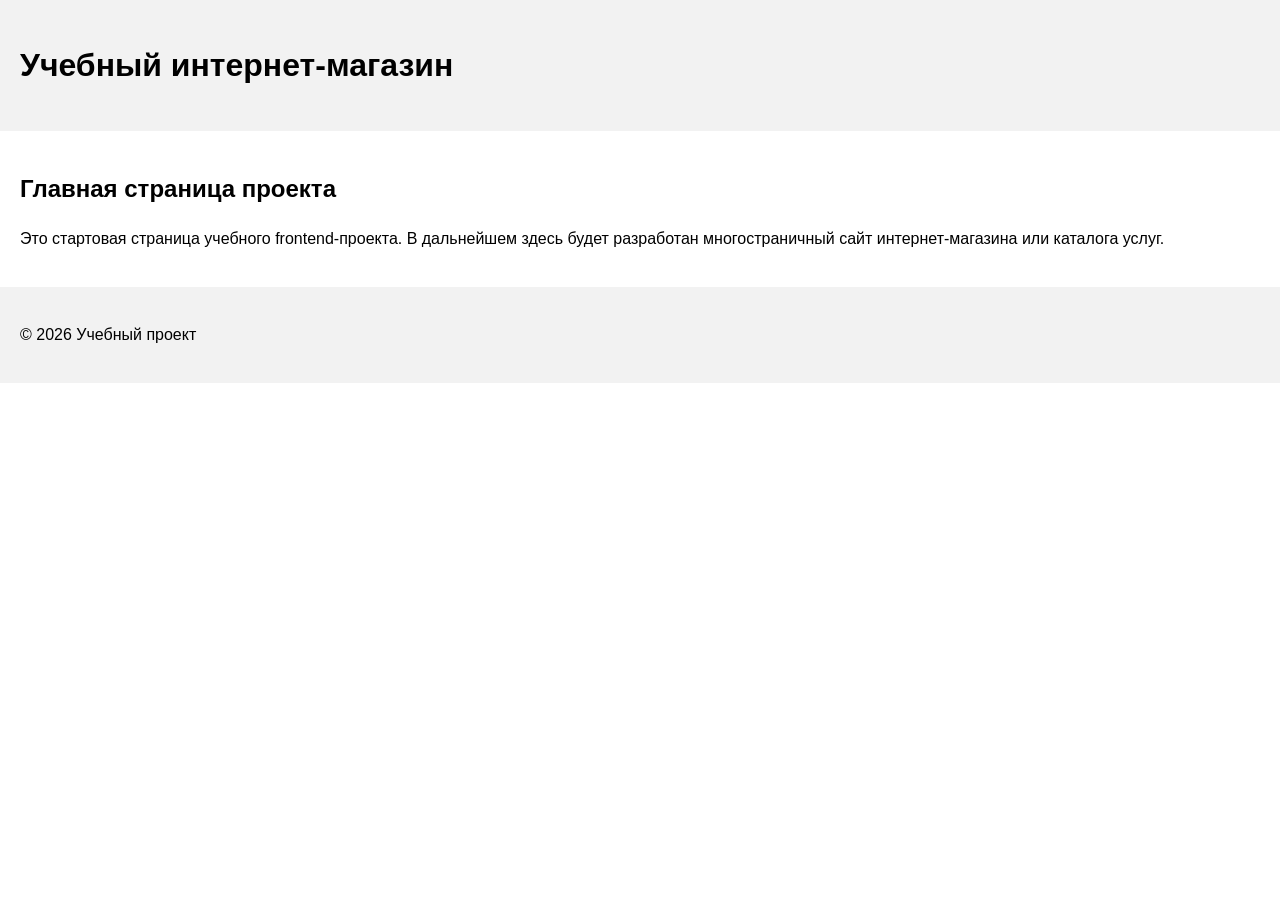
==== index.html @ 865a21c9 "feat: initialize frontend project structure" ====
<!DOCTYPE html>
<html lang="ru">
<head>
  <meta charset="UTF-8">
  <meta name="viewport" content="width=device-width, initial-scale=1.0">
  <title>Каталог товаров</title>
  <link rel="stylesheet" href="css/style.css">
</head>
<body>
  <header>
    <h1>Учебный интернет-магазин</h1>
  </header>

  <main>
    <section>
      <h2>Главная страница проекта</h2>
      <p>
        Это стартовая страница учебного frontend-проекта.
        В дальнейшем здесь будет разработан многостраничный сайт
        интернет-магазина или каталога услуг.
      </p>
    </section>
  </main>

  <footer>
    <p>&copy; 2026 Учебный проект</p>
  </footer>
</body>
</html>
---- css/style.css ----
body {
  margin: 0;
  font-family: Arial, sans-serif;
  line-height: 1.5;
}

header,
main,
footer {
  padding: 20px;
}

header {
  background-color: #f2f2f2;
}

footer {
  background-color: #f2f2f2;
}
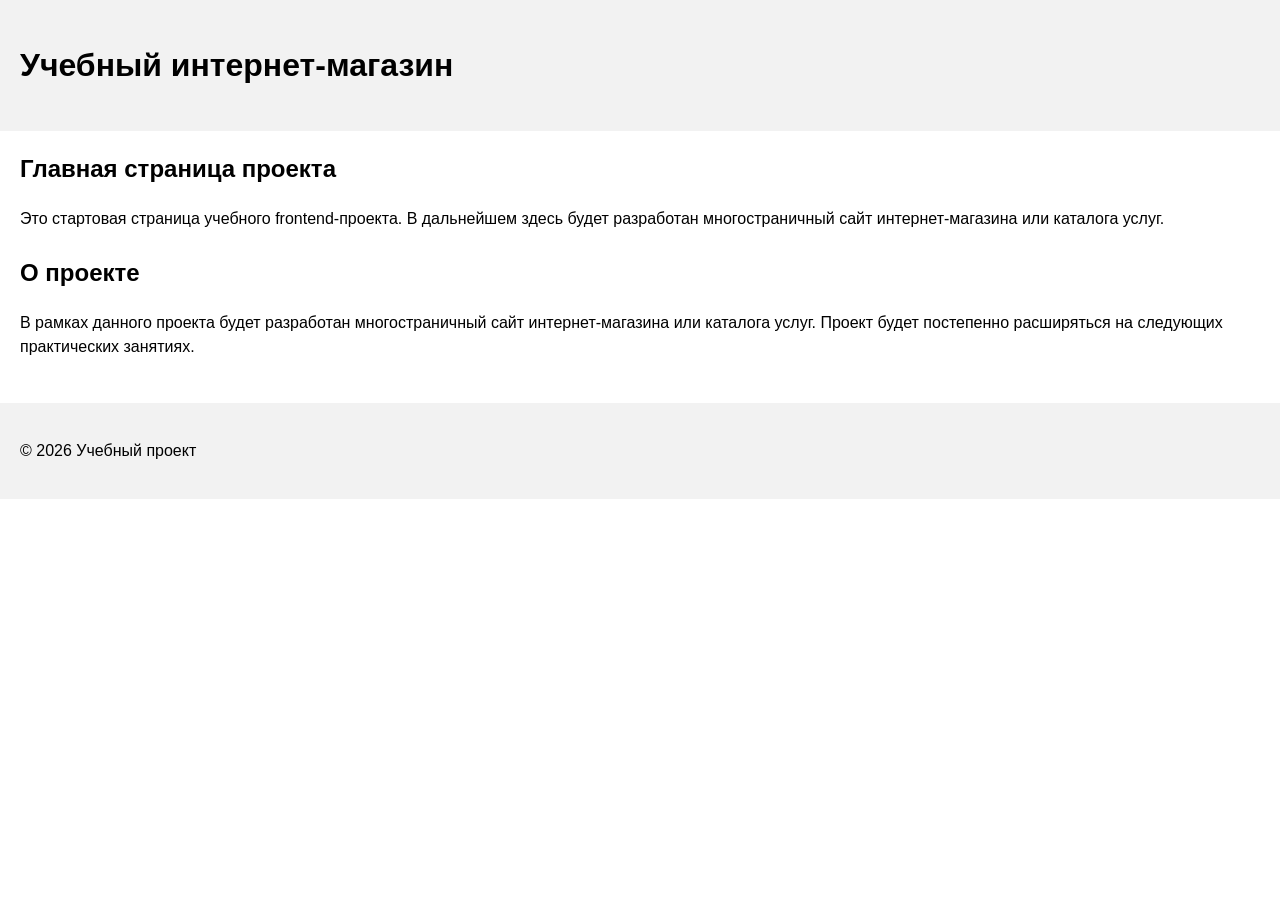
==== commit 5a33dc78: "feat: add project description section" ====
--- a/index.html
+++ b/index.html
@@ -20,6 +20,15 @@
         интернет-магазина или каталога услуг.
       </p>
     </section>
+    <section>
+  <h2>О проекте</h2>
+  <p>
+    В рамках данного проекта будет разработан многостраничный сайт
+    интернет-магазина или каталога услуг. Проект будет постепенно
+    расширяться на следующих практических занятиях.
+  </p>
+</section>
+
   </main>
 
   <footer>
--- a/css/style.css
+++ b/css/style.css
@@ -17,3 +17,11 @@
 footer {
   background-color: #f2f2f2;
 }
+
+section {
+  margin-bottom: 24px;
+}
+
+section h2 {
+  margin-top: 0;
+}
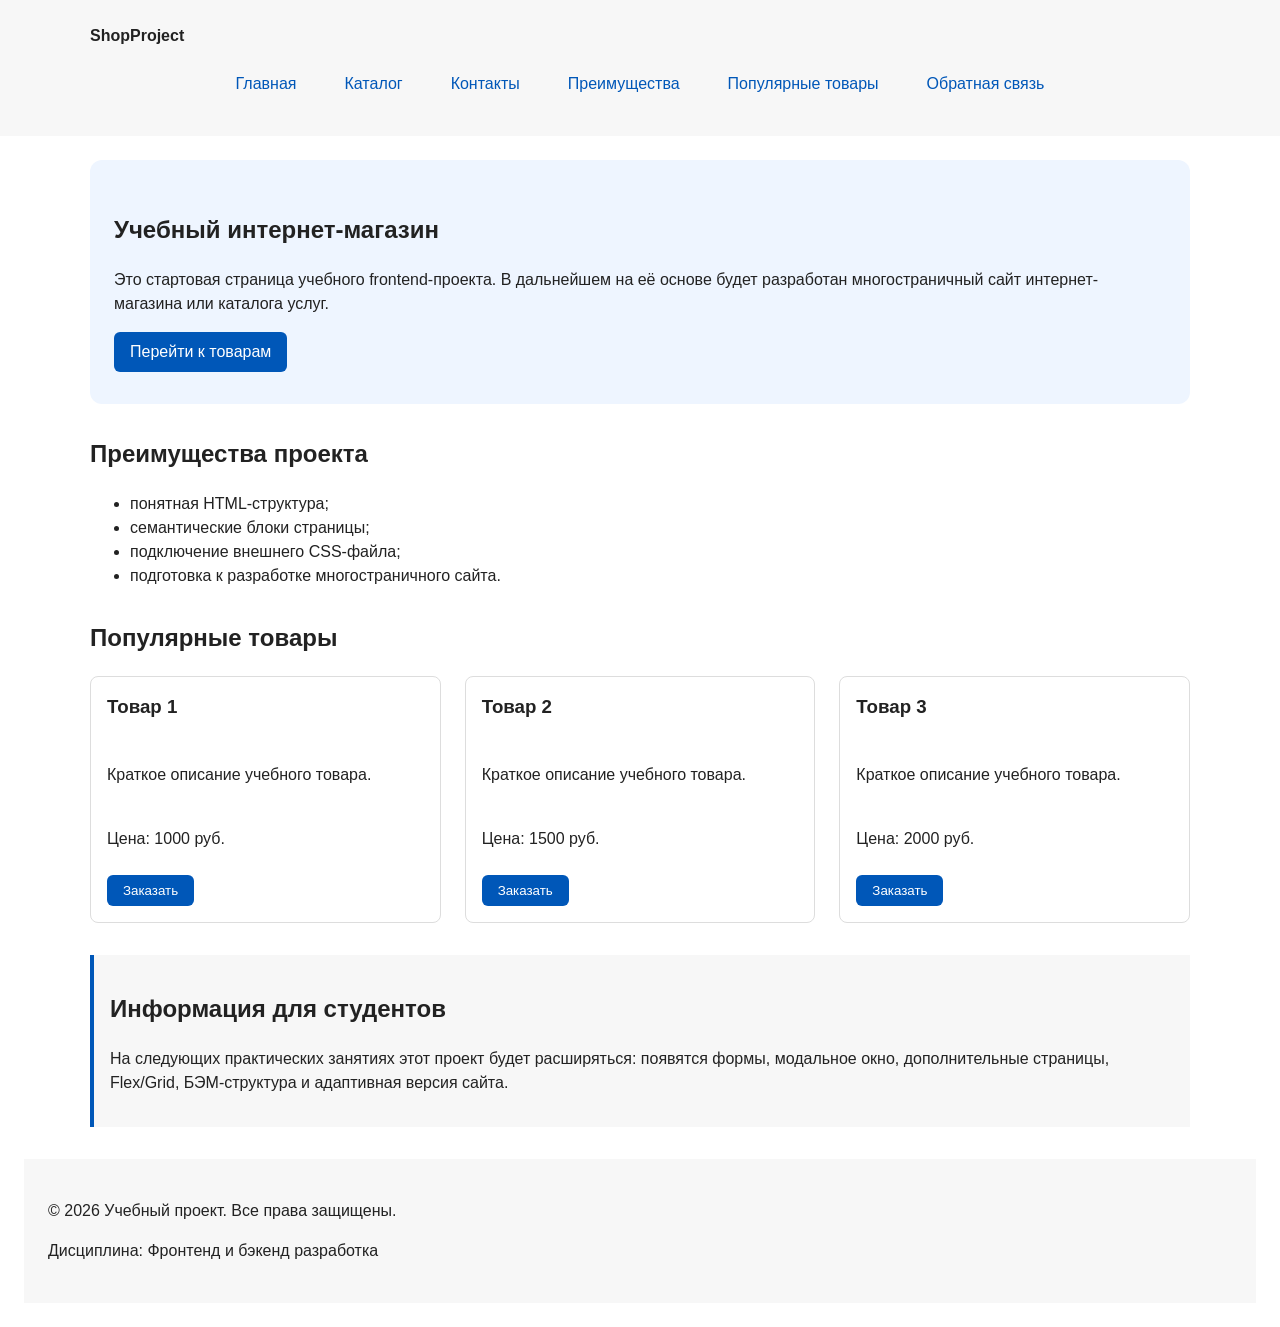
==== commit aeb1f577: "feat: practices 2-6" ====
--- a/index.html
+++ b/index.html
@@ -3,36 +3,190 @@
 <head>
   <meta charset="UTF-8">
   <meta name="viewport" content="width=device-width, initial-scale=1.0">
-  <title>Каталог товаров</title>
+  <title>Учебный интернет-магазин</title>
   <link rel="stylesheet" href="css/style.css">
+  <script src="js/main.js" defer></script>
 </head>
 <body>
-  <header>
-    <h1>Учебный интернет-магазин</h1>
-  </header>
+<header>
+  <div class="site-header">
+    <a class="site-logo" href="index.html">ShopProject</a>
 
-  <main>
-    <section>
-      <h2>Главная страница проекта</h2>
-      <p>
-        Это стартовая страница учебного frontend-проекта.
-        В дальнейшем здесь будет разработан многостраничный сайт
-        интернет-магазина или каталога услуг.
-      </p>
-    </section>
-    <section>
-  <h2>О проекте</h2>
+    <nav class="site-nav" aria-label="Основная навигация">
+  <ul class="site-nav__list">
+    <li><a href="index.html">Главная</a></li>
+    <li><a href="catalog.html">Каталог</a></li>
+    <li><a href="contacts.html">Контакты</a></li>
+    <li><a href="index.html#advantages">Преимущества</a></li>
+    <li><a href="index.html#popular">Популярные товары</a></li>
+    <li><a href="index.html#contacts">Обратная связь</a></li>
+  </ul>
+</nav>
+  </div>
+</header>
+<main>
+  <section class="hero">
+  <h1>Учебный интернет-магазин</h1>
   <p>
-    В рамках данного проекта будет разработан многостраничный сайт
-    интернет-магазина или каталога услуг. Проект будет постепенно
-    расширяться на следующих практических занятиях.
+    Это стартовая страница учебного frontend-проекта.
+    В дальнейшем на её основе будет разработан многостраничный сайт
+    интернет-магазина или каталога услуг.
   </p>
+  <a class="button" href="#popular">Перейти к товарам</a>
 </section>
 
-  </main>
+<section class="section" id="advantages">
+  <h2>Преимущества проекта</h2>
 
-  <footer>
-    <p>&copy; 2026 Учебный проект</p>
-  </footer>
+  <ul class="advantages-list">
+    <li>понятная HTML-структура;</li>
+    <li>семантические блоки страницы;</li>
+    <li>подключение внешнего CSS-файла;</li>
+    <li>подготовка к разработке многостраничного сайта.</li>
+  </ul>
+</section>
+
+<section class="section" id="popular">
+  <h2>Популярные товары</h2>
+
+  <div class="products-grid">
+    <article class="product-card">
+      <h3>Товар 1</h3>
+      <p>Краткое описание учебного товара.</p>
+      <p>Цена: 1000 руб.</p>
+      <button class="button product-card__button" type="button" data-product="Товар 1">
+        Заказать
+      </button>
+    </article>
+
+    <article class="product-card">
+      <h3>Товар 2</h3>
+      <p>Краткое описание учебного товара.</p>
+      <p>Цена: 1500 руб.</p>
+      <button class="button product-card__button" type="button" data-product="Товар 2">
+        Заказать
+      </button>
+    </article>
+
+    <article class="product-card">
+      <h3>Товар 3</h3>
+      <p>Краткое описание учебного товара.</p>
+      <p>Цена: 2000 руб.</p>
+      <button class="button product-card__button" type="button" data-product="Товар 3">
+        Заказать
+      </button>
+    </article>
+  </div>
+</section>
+
+<aside class="aside-info">
+  <h2>Информация для студентов</h2>
+  <p>
+    На следующих практических занятиях этот проект будет расширяться:
+    появятся формы, модальное окно, дополнительные страницы, Flex/Grid,
+    БЭМ-структура и адаптивная версия сайта.
+  </p>
+</aside>
+<footer id="contacts">
+  <p>&copy; 2026 Учебный проект. Все права защищены.</p>
+  <p>Дисциплина: Фронтенд и бэкенд разработка</p>
+</footer>
+<dialog class="order-dialog" id="order-dialog" aria-labelledby="order-dialog-title">
+  <h2 id="order-dialog-title">Оформление заявки</h2>
+
+  <form class="order-form" id="order-form" action="#" method="post" novalidate>
+    <input id="selected-product" name="selected-product" type="hidden">
+
+    <div class="form-field">
+      <label for="order-name">Имя</label>
+      <input
+        id="order-name"
+        name="name"
+        type="text"
+        placeholder="Введите ваше имя"
+        minlength="2"
+        autocomplete="given-name"
+        required
+      >
+    </div>
+
+    <div class="form-field">
+      <label for="order-email">E-mail</label>
+      <input
+        id="order-email"
+        name="email"
+        type="email"
+        placeholder="example@mail.ru"
+        autocomplete="email"
+        required
+      >
+    </div>
+
+    <div class="form-field">
+      <label for="order-phone">Телефон</label>
+      <input
+        id="order-phone"
+        name="phone"
+        type="tel"
+        inputmode="tel"
+        placeholder="+7 (900) 000-00-00"
+        pattern="^\+7 \(\d{3}\) \d{3}-\d{2}-\d{2}$"
+        required
+      >
+      <small>Формат: +7 (900) 000-00-00</small>
+    </div>
+
+    <div class="form-field">
+      <label for="order-date">Дата связи</label>
+      <input
+        id="order-date"
+        name="date"
+        type="date"
+      >
+    </div>
+
+    <div class="form-field">
+      <label for="order-topic">Тема заявки</label>
+      <select id="order-topic" name="topic" required>
+        <option value="">Выберите тему</option>
+        <option value="product">Заказ товара</option>
+        <option value="consultation">Консультация</option>
+        <option value="delivery">Доставка</option>
+      </select>
+    </div>
+
+    <div class="form-field">
+      <label for="order-comment">Комментарий</label>
+      <textarea
+        id="order-comment"
+        name="comment"
+        rows="4"
+        placeholder="Укажите дополнительную информацию"
+      ></textarea>
+    </div>
+
+    <div class="form-field form-field--checkbox">
+      <label>
+        <input
+          id="order-agreement"
+          name="agreement"
+          type="checkbox"
+          required
+        >
+        Я согласен на обработку данных
+      </label>
+    </div>
+
+    <div class="form-actions">
+      <button type="button" id="close-order-dialog">Закрыть</button>
+      <button type="submit">Отправить заявку</button>
+    </div>
+  </form>
+</dialog>
+
+<p class="success-message" id="success-message" hidden>
+  Форма успешно отправлена!
+</p>
+</main>
 </body>
-</html>
+</html>
--- a/css/style.css
+++ b/css/style.css
@@ -1,27 +1,414 @@
+/* 
+  Универсальное правило для всех элементов.
+  border-box делает расчёт размеров более понятным:
+  width включает content, padding и border.
+*/
+
+/* ===============================
+   1. Переменные проекта
+   =============================== */
+
+:root {
+  /* Основные цвета проекта */
+  --color-bg: #ffffff;
+  --color-text: #222222;
+  --color-muted: #666666;
+  --color-primary: #0057b8;
+  --color-primary-dark: #003f86;
+  --color-border: #dddddd;
+  --color-surface: #f7f7f7;
+  --color-surface-accent: #eef5ff;
+  --color-danger: #b00020;
+  --color-success: #168a2f;
+  --color-success-bg: #eefaf0;
+  --color-white: #ffffff;
+
+  /* Отступы */
+  --space-xs: 4px;
+  --space-sm: 8px;
+  --space-md: 16px;
+  --space-lg: 24px;
+  --space-xl: 32px;
+
+  /* Скругления */
+  --radius-sm: 6px;
+  --radius-md: 8px;
+  --radius-lg: 12px;
+
+  /* Размеры */
+  --container-width: 1100px;
+}
+
+/* ===============================
+   2. Базовые стили
+   =============================== */
+
+* {
+  box-sizing: border-box;
+}
+
 body {
   margin: 0;
   font-family: Arial, sans-serif;
   line-height: 1.5;
-}
-
+  color: var(--color-text);
+  background-color: var(--color-bg);
+}
+
+/*
+  Задаём внутренние отступы для основных областей страницы.
+  Это делает содержимое визуально отделённым от краёв окна браузера.
+*/
 header,
 main,
 footer {
-  padding: 20px;
-}
-
+  padding: var(--space-lg);
+}
+
+/*
+  Оформляем шапку страницы.
+  Пока используется простой светло-серый фон.
+*/
 header {
-  background-color: #f2f2f2;
-}
-
+  background-color: var(--color-surface);
+}
+
+/*
+  Оформляем подвал страницы тем же фоном,
+  чтобы визуально отделить его от основного содержимого.
+*/
 footer {
-  background-color: #f2f2f2;
-}
-
-section {
-  margin-bottom: 24px;
-}
-
-section h2 {
+  background-color: var(--color-surface);
+}
+
+/* ===============================
+   3. Общие элементы интерфейса
+   =============================== */
+
+a {
+  color: var(--color-primary);
+}
+
+a:hover {
+  color: var(--color-primary-dark);
+}
+
+a:focus-visible {
+  outline: 2px solid var(--color-primary);
+  outline-offset: 3px;
+}
+
+/*
+  Ограничиваем ширину содержимого шапки,
+  чтобы оно не растягивалось слишком сильно на широких экранах.
+*/
+.site-header {
+  max-width: 1100px;
+  margin: 0 auto;
+}
+
+/*
+  Оформляем текстовый логотип.
+*/
+.site-logo {
+  font-weight: bold;
+  text-decoration: none;
+  color: #222222;
+}
+
+/*
+  Убираем стандартные отступы и маркеры списка навигации.
+*/
+.site-nav__list {
+  display: flex;
+  flex-wrap: wrap;
+  justify-content: center;
+  align-items: center;
+  gap: var(--space-md);
+  padding: 0;
+  margin: var(--space-md) 0 0;
+  list-style: none;
+}
+
+/*
+  Добавляем расстояние между пунктами меню.
+*/
+.site-nav__list li {
+  margin-bottom: 8px;
+}
+
+/*
+  Оформляем ссылки меню.
+*/
+.site-nav__list a {
+  display: inline-block;
+  padding: var(--space-sm) var(--space-md);
+  color: var(--color-primary);
+  text-decoration: none;
+  border-radius: var(--radius-sm);
+}
+
+.site-nav__list a:hover {
+  color: var(--color-white);
+  background-color: var(--color-primary);
+}
+/*
+  Hero-блок — первый крупный блок страницы.
+  Он визуально отделяется от остальных разделов фоном и отступами.
+*/
+/* ===============================
+   4. Компоненты страницы
+   =============================== */
+
+.hero {
+  max-width: var(--container-width);
+  margin: 0 auto var(--space-xl);
+  padding: var(--space-xl) var(--space-lg);
+  background-color: var(--color-surface-accent);
+  border-radius: var(--radius-lg);
+}
+
+.section {
+  max-width: var(--container-width);
+  margin: 0 auto var(--space-xl);
+}
+
+.section h2 {
   margin-top: 0;
 }
+
+/*
+  Карточка товара — самостоятельный блок.
+  На следующих занятиях карточки будут доработаны и выстроены в сетку.
+*/
+.product-card {
+  display: flex;
+  flex-direction: column;
+  gap: var(--space-sm);
+  margin-bottom: 0;
+  padding: var(--space-md);
+  border: 1px solid var(--color-border);
+  border-radius: var(--radius-md);
+  background-color: var(--color-bg);
+}
+
+.product-card .button {
+  margin-top: auto;
+  align-self: flex-start;
+}
+
+.product-card:hover {
+  border-color: var(--color-primary);
+}
+
+.product-card h3 {
+  margin-top: 0;
+}
+
+/*
+  Пока это обычная ссылка, но визуально она оформляется как кнопка.
+*/
+.button {
+  display: inline-block;
+  padding: var(--space-sm) var(--space-md);
+  color: var(--color-white);
+  background-color: var(--color-primary);
+  text-decoration: none;
+  border: none;
+  border-radius: var(--radius-sm);
+  cursor: pointer;
+}
+
+.button:hover {
+  background-color: var(--color-primary-dark);
+}
+
+.button:focus-visible {
+  outline: 2px solid var(--color-primary);
+  outline-offset: 3px;
+}
+
+.button:disabled {
+  opacity: 0.6;
+  cursor: not-allowed;
+}
+
+/*
+  Дополнительный информационный блок.
+*/
+.aside-info {
+  max-width: var(--container-width);
+  margin: 0 auto var(--space-xl);
+  padding: var(--space-md);
+  border-left: 4px solid var(--color-primary);
+  background-color: var(--color-surface);
+}
+
+/*
+  Модальное окно.
+  Элемент dialog сам умеет открываться поверх страницы.
+*/
+/* ===============================
+   5. Форма и модальное окно
+   =============================== */
+
+.order-dialog {
+  width: min(100% - 32px, 560px);
+  padding: var(--space-lg);
+  border: none;
+  border-radius: var(--radius-lg);
+}
+
+.order-dialog::backdrop {
+  background-color: rgba(0, 0, 0, 0.5);
+}
+
+.form-field {
+  margin-bottom: var(--space-md);
+}
+
+.form-field label {
+  display: block;
+  margin-bottom: var(--space-xs);
+}
+
+.form-field input,
+.form-field select,
+.form-field textarea {
+  width: 100%;
+  padding: 10px 12px;
+  border: 1px solid var(--color-border);
+  border-radius: var(--radius-sm);
+  font: inherit;
+}
+
+.form-field input[type="checkbox"] {
+  width: auto;
+}
+
+.form-field small {
+  display: block;
+  margin-top: var(--space-xs);
+  color: var(--color-muted);
+}
+
+/*
+  Видимый фокус для клавиатурной навигации.
+*/
+.form-field input:hover,
+.form-field select:hover,
+.form-field textarea:hover {
+  border-color: var(--color-primary);
+}
+
+.form-field input:focus-visible,
+.form-field select:focus-visible,
+.form-field textarea:focus-visible,
+.form-actions button:focus-visible {
+  outline: 2px solid var(--color-primary);
+  outline-offset: 3px;
+}
+
+[aria-invalid="true"] {
+  border-color: var(--color-danger);
+}
+
+/*
+  Кнопки формы.
+*/
+.form-actions {
+  display: flex;
+  gap: 12px;
+  margin-top: 20px;
+}
+
+/*
+  Сообщение об успешной отправке.
+*/
+.success-message {
+  max-width: var(--container-width);
+  margin: var(--space-lg) auto;
+  padding: var(--space-md);
+  border-left: 4px solid var(--color-success);
+  background-color: var(--color-success-bg);
+}
+
+.breadcrumbs {
+  max-width: var(--container-width);
+  margin: 0 auto var(--space-md);
+  font-size: 14px;
+  color: var(--color-muted);
+}
+
+.breadcrumbs a {
+  color: var(--color-primary);
+}
+
+.breadcrumbs span::before {
+  content: " / ";
+  color: var(--color-muted);
+}
+
+html {
+  scroll-behavior: smooth;
+}
+
+:target {
+  outline: 2px dashed var(--color-primary);
+  outline-offset: 4px;
+}
+
+.products-grid {
+  display: grid;
+  grid-template-columns: repeat(3, 1fr);
+  gap: var(--space-lg);
+}
+.catalog-layout {
+  max-width: var(--container-width);
+  margin: 0 auto var(--space-xl);
+  display: grid;
+  grid-template-columns: 260px 1fr;
+  grid-template-areas: "filters products";
+  gap: var(--space-lg);
+}
+
+.catalog-filters {
+  grid-area: filters;
+  padding: var(--space-md);
+  border: 1px solid var(--color-border);
+  border-radius: var(--radius-md);
+  background-color: var(--color-surface);
+}
+
+.catalog-products {
+  grid-area: products;
+}
+
+.filters-form {
+  display: grid;
+  gap: var(--space-md);
+}
+
+.filters-form fieldset {
+  margin: 0;
+  padding: var(--space-md);
+  border: 1px solid var(--color-border);
+  border-radius: var(--radius-sm);
+}
+
+.filters-form legend {
+  font-weight: 700;
+}
+
+.filters-form label {
+  display: block;
+  margin-bottom: var(--space-sm);
+}
+
+.filters-form input[type="number"] {
+  width: 100%;
+  padding: 8px 10px;
+  border: 1px solid var(--color-border);
+  border-radius: var(--radius-sm);
+  font: inherit;
+}
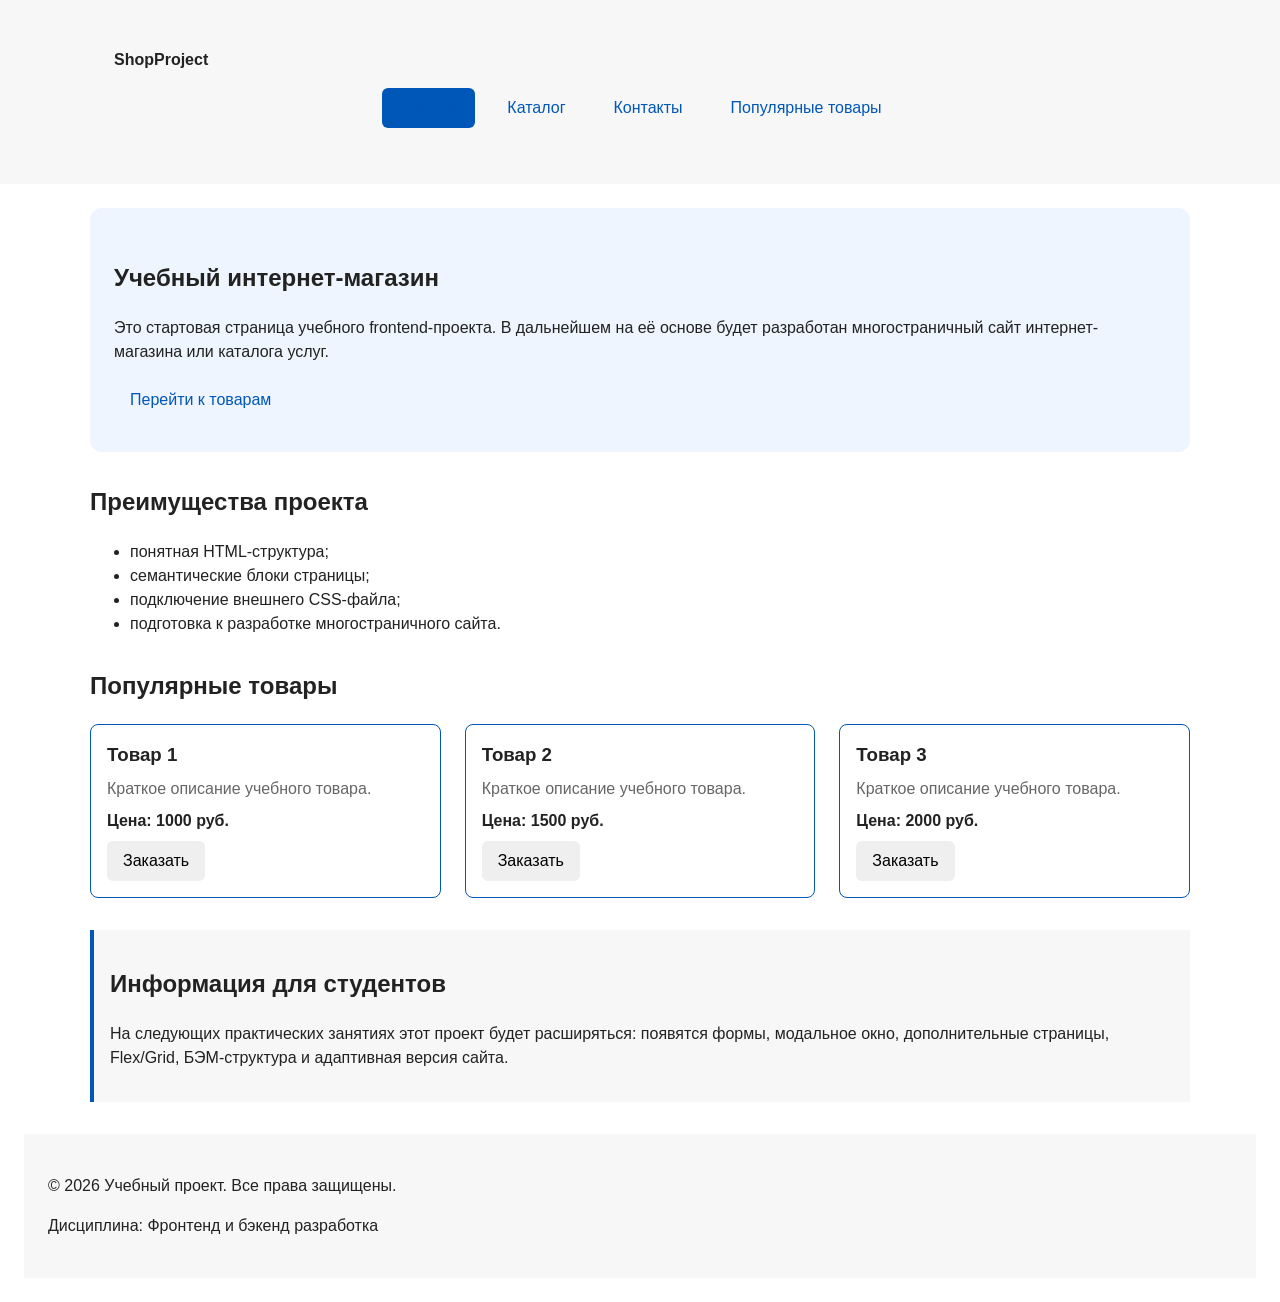
==== commit d4f5d6f2: "refactor: apply BEM naming to CSS classes" ====
--- a/index.html
+++ b/index.html
@@ -8,22 +8,33 @@
   <script src="js/main.js" defer></script>
 </head>
 <body>
-<header>
-  <div class="site-header">
-    <a class="site-logo" href="index.html">ShopProject</a>
+<header class="site-header">
+  <div class="site-header__inner">
+    <a class="site-header__logo" href="index.html">ShopProject</a>
 
     <nav class="site-nav" aria-label="Основная навигация">
-  <ul class="site-nav__list">
-    <li><a href="index.html">Главная</a></li>
-    <li><a href="catalog.html">Каталог</a></li>
-    <li><a href="contacts.html">Контакты</a></li>
-    <li><a href="index.html#advantages">Преимущества</a></li>
-    <li><a href="index.html#popular">Популярные товары</a></li>
-    <li><a href="index.html#contacts">Обратная связь</a></li>
-  </ul>
-</nav>
+      <ul class="site-nav__list">
+        <li class="site-nav__item">
+          <a class="site-nav__link site-nav__link--active" href="index.html">
+            Главная
+          </a>
+        </li>
+        <li class="site-nav__item">
+          <a class="site-nav__link" href="catalog.html">Каталог</a>
+        </li>
+        <li class="site-nav__item">
+          <a class="site-nav__link" href="contacts.html">Контакты</a>
+        </li>
+        <li class="site-nav__item">
+          <a class="site-nav__link" href="index.html#popular">
+            Популярные товары
+          </a>
+        </li>
+      </ul>
+    </nav>
   </div>
 </header>
+
 <main>
   <section class="hero">
   <h1>Учебный интернет-магазин</h1>
@@ -50,32 +61,45 @@
   <h2>Популярные товары</h2>
 
   <div class="products-grid">
-    <article class="product-card">
-      <h3>Товар 1</h3>
-      <p>Краткое описание учебного товара.</p>
-      <p>Цена: 1000 руб.</p>
-      <button class="button product-card__button" type="button" data-product="Товар 1">
-        Заказать
-      </button>
-    </article>
+    <article class="product-card product-card--featured">
+  <h3 class="product-card__title">Товар 1</h3>
+  <p class="product-card__description">Краткое описание учебного товара.</p>
+  <p class="product-card__price">Цена: 1000 руб.</p>
+  <button
+    class="button product-card__button"
+    type="button"
+    data-product="Товар 1"
+  >
+    Заказать
+  </button>
+</article>
 
-    <article class="product-card">
-      <h3>Товар 2</h3>
-      <p>Краткое описание учебного товара.</p>
-      <p>Цена: 1500 руб.</p>
-      <button class="button product-card__button" type="button" data-product="Товар 2">
-        Заказать
-      </button>
-    </article>
 
-    <article class="product-card">
-      <h3>Товар 3</h3>
-      <p>Краткое описание учебного товара.</p>
-      <p>Цена: 2000 руб.</p>
-      <button class="button product-card__button" type="button" data-product="Товар 3">
-        Заказать
-      </button>
-    </article>
+    <article class="product-card product-card--featured">
+  <h3 class="product-card__title">Товар 2</h3>
+  <p class="product-card__description">Краткое описание учебного товара.</p>
+  <p class="product-card__price">Цена: 1500 руб.</p>
+  <button
+    class="button product-card__button"
+    type="button"
+    data-product="Товар 2"
+  >
+    Заказать
+  </button>
+</article>
+
+    <article class="product-card product-card--featured">
+  <h3 class="product-card__title">Товар 3</h3>
+  <p class="product-card__description">Краткое описание учебного товара.</p>
+  <p class="product-card__price">Цена: 2000 руб.</p>
+  <button
+    class="button product-card__button"
+    type="button"
+    data-product="Товар 3"
+  >
+    Заказать
+  </button>
+</article>
   </div>
 </section>
 
@@ -92,96 +116,44 @@
   <p>Дисциплина: Фронтенд и бэкенд разработка</p>
 </footer>
 <dialog class="order-dialog" id="order-dialog" aria-labelledby="order-dialog-title">
-  <h2 id="order-dialog-title">Оформление заявки</h2>
+  <h2 class="order-dialog__title" id="order-dialog-title">Оформление заявки</h2>
 
   <form class="order-form" id="order-form" action="#" method="post" novalidate>
-    <input id="selected-product" name="selected-product" type="hidden">
 
-    <div class="form-field">
-      <label for="order-name">Имя</label>
-      <input
-        id="order-name"
-        name="name"
-        type="text"
-        placeholder="Введите ваше имя"
-        minlength="2"
-        autocomplete="given-name"
-        required
-      >
-    </div>
+  <div class="order-form__field">
+    <label class="order-form__label" for="order-name">Имя</label>
+    <input
+      class="order-form__input"
+      id="order-name"
+      name="name"
+      type="text"
+      required
+    >
+  </div>
 
-    <div class="form-field">
-      <label for="order-email">E-mail</label>
-      <input
-        id="order-email"
-        name="email"
-        type="email"
-        placeholder="example@mail.ru"
-        autocomplete="email"
-        required
-      >
-    </div>
+  <div class="order-form__field">
+    <label class="order-form__label" for="order-email">E-mail</label>
+    <input
+      class="order-form__input"
+      id="order-email"
+      name="email"
+      type="email"
+      required
+    >
+  </div>
 
-    <div class="form-field">
-      <label for="order-phone">Телефон</label>
-      <input
-        id="order-phone"
-        name="phone"
-        type="tel"
-        inputmode="tel"
-        placeholder="+7 (900) 000-00-00"
-        pattern="^\+7 \(\d{3}\) \d{3}-\d{2}-\d{2}$"
-        required
-      >
-      <small>Формат: +7 (900) 000-00-00</small>
-    </div>
+  <div class="order-form__actions">
+    <button class="button button--primary" type="submit">
+  Отправить заявку
+</button>
 
-    <div class="form-field">
-      <label for="order-date">Дата связи</label>
-      <input
-        id="order-date"
-        name="date"
-        type="date"
-      >
-    </div>
+<button class="button button--secondary" type="button">
+  Закрыть
+</button>
 
-    <div class="form-field">
-      <label for="order-topic">Тема заявки</label>
-      <select id="order-topic" name="topic" required>
-        <option value="">Выберите тему</option>
-        <option value="product">Заказ товара</option>
-        <option value="consultation">Консультация</option>
-        <option value="delivery">Доставка</option>
-      </select>
-    </div>
+  </div>
+</form>
 
-    <div class="form-field">
-      <label for="order-comment">Комментарий</label>
-      <textarea
-        id="order-comment"
-        name="comment"
-        rows="4"
-        placeholder="Укажите дополнительную информацию"
-      ></textarea>
-    </div>
-
-    <div class="form-field form-field--checkbox">
-      <label>
-        <input
-          id="order-agreement"
-          name="agreement"
-          type="checkbox"
-          required
-        >
-        Я согласен на обработку данных
-      </label>
-    </div>
-
-    <div class="form-actions">
-      <button type="button" id="close-order-dialog">Закрыть</button>
-      <button type="submit">Отправить заявку</button>
-    </div>
-  </form>
 </dialog>
 
 <p class="success-message" id="success-message" hidden>
--- a/css/style.css
+++ b/css/style.css
@@ -103,22 +103,21 @@
   чтобы оно не растягивалось слишком сильно на широких экранах.
 */
 .site-header {
-  max-width: 1100px;
+  background-color: var(--color-surface);
+}
+
+.site-header__inner {
+  max-width: var(--container-width);
   margin: 0 auto;
-}
-
-/*
-  Оформляем текстовый логотип.
-*/
-.site-logo {
-  font-weight: bold;
+  padding: var(--space-lg);
+}
+
+.site-header__logo {
+  font-weight: 700;
+  color: var(--color-text);
   text-decoration: none;
-  color: #222222;
-}
-
-/*
-  Убираем стандартные отступы и маркеры списка навигации.
-*/
+}
+
 .site-nav__list {
   display: flex;
   flex-wrap: wrap;
@@ -130,6 +129,40 @@
   list-style: none;
 }
 
+.site-nav__link {
+  display: inline-block;
+  padding: var(--space-sm) var(--space-md);
+  color: var(--color-primary);
+  text-decoration: none;
+  border-radius: var(--radius-sm);
+}
+
+.site-nav__link:hover {
+  color: var(--color-white);
+  background-color: var(--color-primary);
+}
+
+.site-nav__link:focus-visible {
+  outline: 2px solid var(--color-primary);
+  outline-offset: 3px;
+}
+
+.site-nav__link--active {
+  color: var(--color-white);
+  background-color: var(--color-primary);
+}
+
+
+/*
+  Оформляем текстовый логотип.
+*/
+.site-logo {
+  font-weight: bold;
+  text-decoration: none;
+  color: #222222;
+}
+
+
 /*
   Добавляем расстояние между пунктами меню.
 */
@@ -185,21 +218,48 @@
   display: flex;
   flex-direction: column;
   gap: var(--space-sm);
-  margin-bottom: 0;
   padding: var(--space-md);
   border: 1px solid var(--color-border);
   border-radius: var(--radius-md);
   background-color: var(--color-bg);
 }
 
-.product-card .button {
+.product-card:hover {
+  border-color: var(--color-primary);
+}
+
+.product-card--featured {
+  border-color: var(--color-primary);
+}
+
+.product-card--discount {
+  border-color: var(--color-danger);
+}
+
+.product-card__title {
+  margin: 0;
+  color: var(--color-text);
+}
+
+.product-card__description {
+  margin: 0;
+  color: var(--color-muted);
+}
+
+.product-card__price {
+  margin: 0;
+  font-weight: 700;
+}
+
+.product-card--discount .product-card__price {
+  color: var(--color-danger);
+}
+
+.product-card__button {
   margin-top: auto;
   align-self: flex-start;
 }
 
-.product-card:hover {
-  border-color: var(--color-primary);
-}
 
 .product-card h3 {
   margin-top: 0;
@@ -211,16 +271,31 @@
 .button {
   display: inline-block;
   padding: var(--space-sm) var(--space-md);
+  border: none;
+  border-radius: var(--radius-sm);
+  font: inherit;
+  text-decoration: none;
+  cursor: pointer;
+}
+
+.button--primary {
   color: var(--color-white);
   background-color: var(--color-primary);
-  text-decoration: none;
-  border: none;
-  border-radius: var(--radius-sm);
-  cursor: pointer;
-}
-
-.button:hover {
+}
+
+.button--primary:hover {
   background-color: var(--color-primary-dark);
+}
+
+.button--secondary {
+  color: var(--color-primary);
+  background-color: transparent;
+  border: 1px solid var(--color-primary);
+}
+
+.button--secondary:hover {
+  color: var(--color-white);
+  background-color: var(--color-primary);
 }
 
 .button:focus-visible {
@@ -228,10 +303,12 @@
   outline-offset: 3px;
 }
 
-.button:disabled {
+.button:disabled,
+.button--disabled {
   opacity: 0.6;
   cursor: not-allowed;
 }
+
 
 /*
   Дополнительный информационный блок.
@@ -262,6 +339,11 @@
 .order-dialog::backdrop {
   background-color: rgba(0, 0, 0, 0.5);
 }
+
+.order-dialog__title {
+  margin-top: 0;
+}
+
 
 .form-field {
   margin-bottom: var(--space-md);
@@ -340,14 +422,15 @@
   color: var(--color-muted);
 }
 
-.breadcrumbs a {
+.breadcrumbs__link {
   color: var(--color-primary);
 }
 
-.breadcrumbs span::before {
+.breadcrumbs__current::before {
   content: " / ";
   color: var(--color-muted);
 }
+
 
 html {
   scroll-behavior: smooth;
@@ -363,6 +446,7 @@
   grid-template-columns: repeat(3, 1fr);
   gap: var(--space-lg);
 }
+
 .catalog-layout {
   max-width: var(--container-width);
   margin: 0 auto var(--space-xl);
@@ -411,4 +495,42 @@
   border: 1px solid var(--color-border);
   border-radius: var(--radius-sm);
   font: inherit;
-}+}
+
+.order-form__field {
+  margin-bottom: var(--space-md);
+}
+
+.order-form__label {
+  display: block;
+  margin-bottom: var(--space-xs);
+}
+
+.order-form__input,
+.order-form__select,
+.order-form__textarea {
+  width: 100%;
+  padding: 10px 12px;
+  border: 1px solid var(--color-border);
+  border-radius: var(--radius-sm);
+  font: inherit;
+}
+
+.order-form__input:hover,
+.order-form__select:hover,
+.order-form__textarea:hover {
+  border-color: var(--color-primary);
+}
+
+.order-form__input:focus-visible,
+.order-form__select:focus-visible,
+.order-form__textarea:focus-visible {
+  outline: 2px solid var(--color-primary);
+  outline-offset: 3px;
+}
+
+.order-form__actions {
+  display: flex;
+  gap: var(--space-md);
+  margin-top: var(--space-lg);
+}
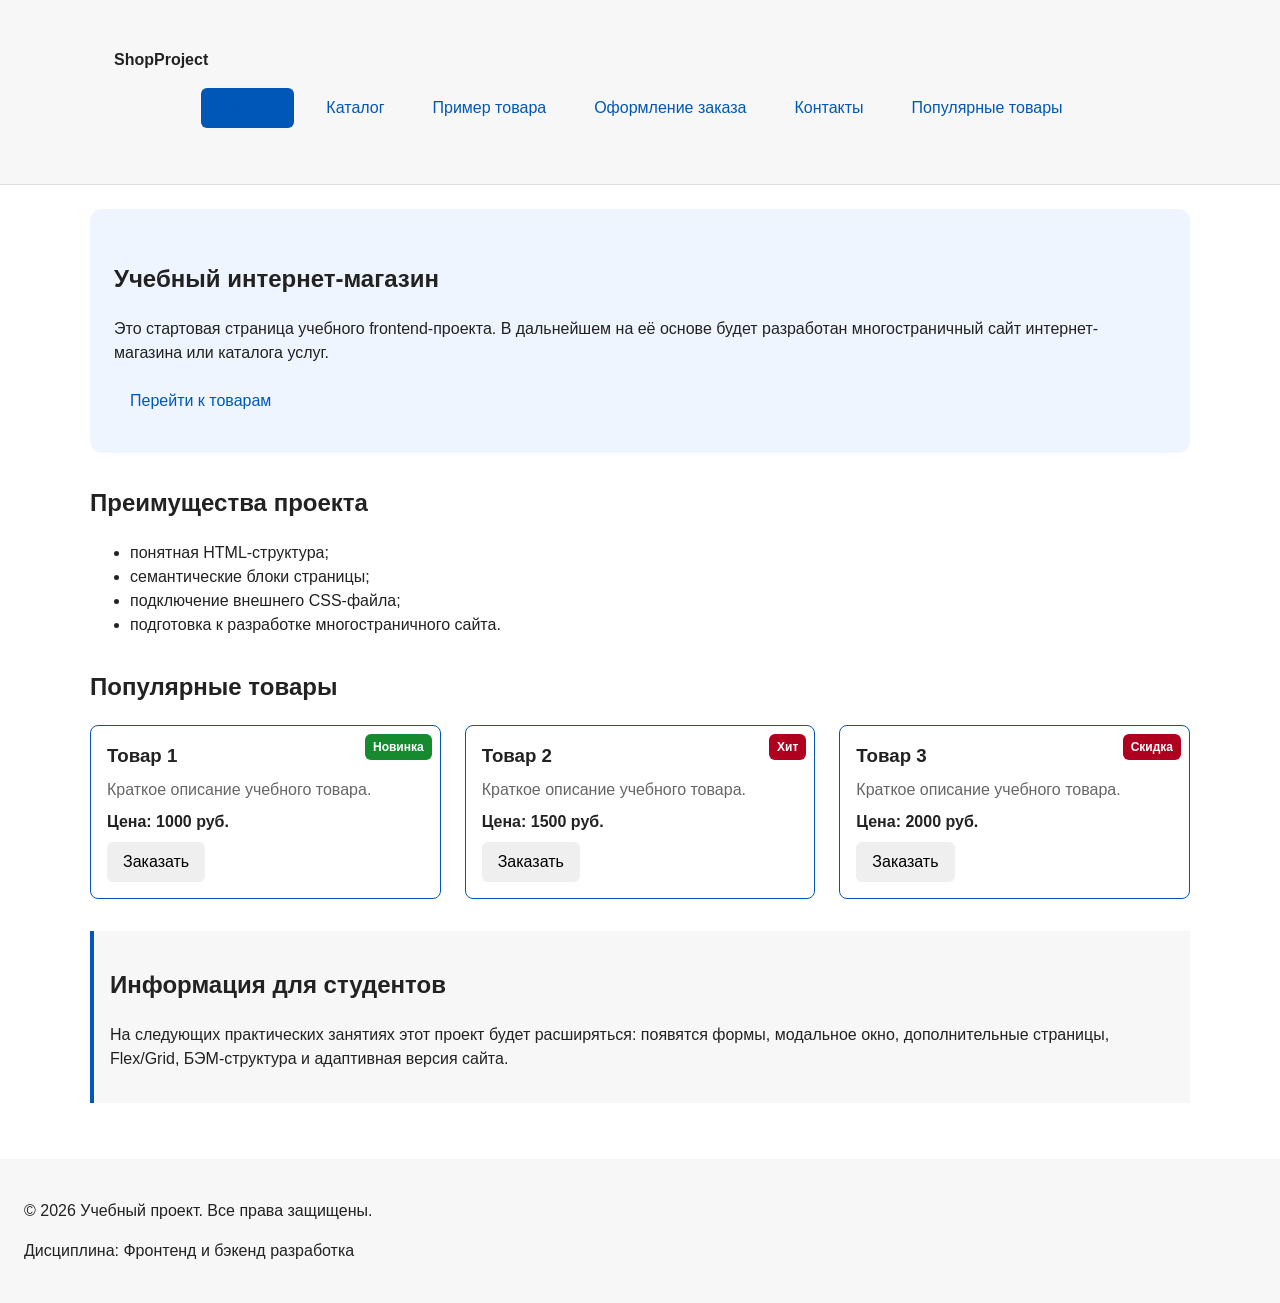
==== commit 8ccff575: "в процессе разработки" ====
--- a/index.html
+++ b/index.html
@@ -11,24 +11,25 @@
 <header class="site-header">
   <div class="site-header__inner">
     <a class="site-header__logo" href="index.html">ShopProject</a>
-
     <nav class="site-nav" aria-label="Основная навигация">
       <ul class="site-nav__list">
         <li class="site-nav__item">
-          <a class="site-nav__link site-nav__link--active" href="index.html">
-            Главная
-          </a>
+          <a class="site-nav__link site-nav__link--active" href="index.html">Главная</a>
         </li>
         <li class="site-nav__item">
           <a class="site-nav__link" href="catalog.html">Каталог</a>
         </li>
         <li class="site-nav__item">
+          <a class="site-nav__link" href="product.html">Пример товара</a>
+        </li>
+        <li class="site-nav__item">
+          <a class="site-nav__link" href="order.html">Оформление заказа</a>
+        </li>
+        <li class="site-nav__item">
           <a class="site-nav__link" href="contacts.html">Контакты</a>
         </li>
         <li class="site-nav__item">
-          <a class="site-nav__link" href="index.html#popular">
-            Популярные товары
-          </a>
+          <a class="site-nav__link" href="index.html#popular">Популярные товары</a>
         </li>
       </ul>
     </nav>
@@ -62,6 +63,7 @@
 
   <div class="products-grid">
     <article class="product-card product-card--featured">
+  <span class="product-card__badge product-card__badge--new">Новинка</span>
   <h3 class="product-card__title">Товар 1</h3>
   <p class="product-card__description">Краткое описание учебного товара.</p>
   <p class="product-card__price">Цена: 1000 руб.</p>
@@ -74,31 +76,32 @@
   </button>
 </article>
 
-
     <article class="product-card product-card--featured">
-  <h3 class="product-card__title">Товар 2</h3>
-  <p class="product-card__description">Краткое описание учебного товара.</p>
-  <p class="product-card__price">Цена: 1500 руб.</p>
-  <button
-    class="button product-card__button"
-    type="button"
-    data-product="Товар 2"
-  >
-    Заказать
-  </button>
+      <span class="product-card__badge">Хит</span>
+      <h3 class="product-card__title">Товар 2</h3>
+      <p class="product-card__description">Краткое описание учебного товара.</p>
+      <p class="product-card__price">Цена: 1500 руб.</p>
+      <button
+        class="button product-card__button"
+        type="button"
+        data-product="Товар 2"
+      >
+        Заказать
+      </button>
 </article>
 
     <article class="product-card product-card--featured">
-  <h3 class="product-card__title">Товар 3</h3>
-  <p class="product-card__description">Краткое описание учебного товара.</p>
-  <p class="product-card__price">Цена: 2000 руб.</p>
-  <button
-    class="button product-card__button"
-    type="button"
-    data-product="Товар 3"
-  >
-    Заказать
-  </button>
+      <span class="product-card__badge">Скидка</span>
+      <h3 class="product-card__title">Товар 3</h3>
+      <p class="product-card__description">Краткое описание учебного товара.</p>
+      <p class="product-card__price">Цена: 2000 руб.</p>
+      <button
+        class="button product-card__button"
+        type="button"
+        data-product="Товар 3"
+      >
+        Заказать
+      </button>
 </article>
   </div>
 </section>
@@ -111,25 +114,22 @@
     БЭМ-структура и адаптивная версия сайта.
   </p>
 </aside>
-<footer id="contacts">
-  <p>&copy; 2026 Учебный проект. Все права защищены.</p>
-  <p>Дисциплина: Фронтенд и бэкенд разработка</p>
-</footer>
+
 <dialog class="order-dialog" id="order-dialog" aria-labelledby="order-dialog-title">
   <h2 class="order-dialog__title" id="order-dialog-title">Оформление заявки</h2>
+  <form class="order-form" id="order-form" action="#" method="post" novalidate>
+    <input type="hidden" id="selected-product" name="product">
 
-  <form class="order-form" id="order-form" action="#" method="post" novalidate>
-
-  <div class="order-form__field">
-    <label class="order-form__label" for="order-name">Имя</label>
-    <input
+    <div class="order-form__field">
+      <label class="order-form__label" for="order-name">Имя</label>
+      <input
       class="order-form__input"
       id="order-name"
       name="name"
       type="text"
       required
-    >
-  </div>
+      >
+    </div>
 
   <div class="order-form__field">
     <label class="order-form__label" for="order-email">E-mail</label>
@@ -141,24 +141,17 @@
       required
     >
   </div>
-
   <div class="order-form__actions">
-    <button class="button button--primary" type="submit">
-  Отправить заявку
-</button>
-
-<button class="button button--secondary" type="button">
-  Закрыть
-</button>
-
+    <button class="button button--primary" type="submit">Отправить заявку</button>
+<button class="button button--secondary" type="button">Закрыть</button>
   </div>
 </form>
-
 </dialog>
-
-<p class="success-message" id="success-message" hidden>
-  Форма успешно отправлена!
-</p>
+<p class="success-message" id="success-message" hidden>Форма успешно отправлена!</p>
 </main>
+<footer id="contacts">
+  <p>&copy; 2026 Учебный проект. Все права защищены.</p>
+  <p>Дисциплина: Фронтенд и бэкенд разработка</p>
+</footer>
 </body>
 </html>
--- a/css/style.css
+++ b/css/style.css
@@ -534,3 +534,82 @@
   gap: var(--space-md);
   margin-top: var(--space-lg);
 }
+
+.site-header {
+  position: sticky;
+  top: 0;
+  z-index: 100;
+  border-bottom: 1px solid var(--color-border);
+}
+
+/* Бейджи для карточек товаров (relative + absolute) */
+.product-card {
+  position: relative;
+}
+
+.product-card__badge {
+  position: absolute;
+  top: var(--space-sm);
+  right: var(--space-sm);
+  padding: 4px 8px;
+  color: var(--color-white);
+  background-color: var(--color-danger);
+  border-radius: var(--radius-sm);
+  font-size: 12px;
+  font-weight: 700;
+  z-index: 10;
+}
+
+.product-card__badge--new {
+  background-color: var(--color-success);
+}
+
+/* Фиксированный фильтр (sticky) */
+.catalog-filters {
+  position: sticky;
+  top: 100px; /* С учетом высоты прилипающей шапки */
+}
+
+/* Кнопка "Наверх" (fixed + z-index) */
+.button-up {
+  position: fixed;
+  bottom: var(--space-lg);
+  right: var(--space-lg);
+  z-index: 90;
+  padding: 12px 16px;
+  background-color: var(--color-primary);
+  color: var(--color-white);
+  border-radius: 50%;
+  text-decoration: none;
+  font-weight: bold;
+  box-shadow: 0 4px 6px rgba(0,0,0,0.1);
+}
+
+.button-up:hover {
+  background-color: var(--color-primary-dark);
+  color: var(--color-white);
+}
+
+/* Стили для таблицы характеристик */
+.product-table {
+  width: 100%;
+  border-collapse: collapse;
+  margin: var(--space-md) 0;
+}
+
+.product-table caption {
+  font-weight: 700;
+  text-align: left;
+  margin-bottom: var(--space-sm);
+}
+
+.product-table th, 
+.product-table td {
+  border: 1px solid var(--color-border);
+  padding: var(--space-sm);
+  text-align: left;
+}
+
+.product-table th {
+  background-color: var(--color-surface);
+}
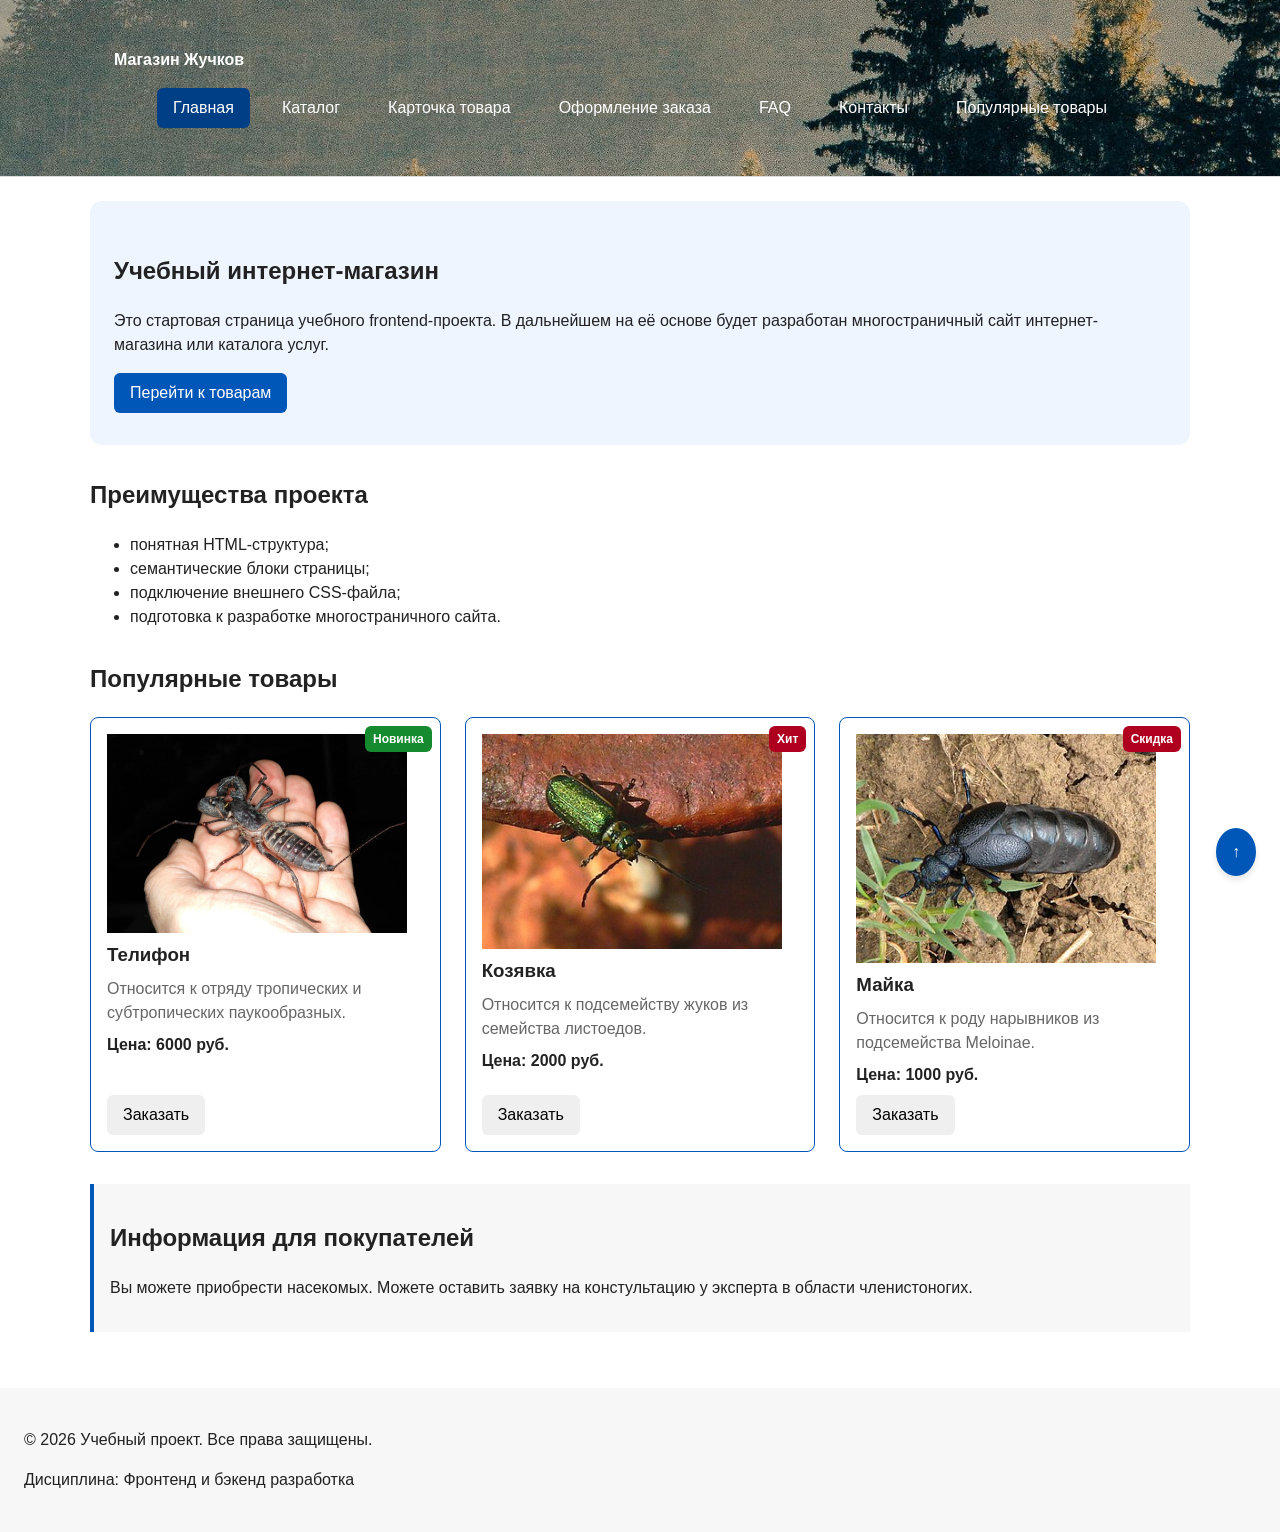
==== commit fd24e1a4: "fix: prepare HTML CSS project for submission" ====
--- a/index.html
+++ b/index.html
@@ -3,6 +3,7 @@
 <head>
   <meta charset="UTF-8">
   <meta name="viewport" content="width=device-width, initial-scale=1.0">
+  <meta name="description" content="Учебный интернет-магазин: главная страница с преимуществами и популярными товарами.">
   <title>Учебный интернет-магазин</title>
   <link rel="stylesheet" href="css/style.css">
   <script src="js/main.js" defer></script>
@@ -10,20 +11,23 @@
 <body>
 <header class="site-header">
   <div class="site-header__inner">
-    <a class="site-header__logo" href="index.html">ShopProject</a>
+    <a class="site-header__logo" href="index.html">Магазин Жучков</a>
     <nav class="site-nav" aria-label="Основная навигация">
       <ul class="site-nav__list">
         <li class="site-nav__item">
-          <a class="site-nav__link site-nav__link--active" href="index.html">Главная</a>
+          <a class="site-nav__link site-nav__link--active" href="index.html" aria-current="page">Главная</a>
         </li>
         <li class="site-nav__item">
           <a class="site-nav__link" href="catalog.html">Каталог</a>
         </li>
         <li class="site-nav__item">
-          <a class="site-nav__link" href="product.html">Пример товара</a>
+          <a class="site-nav__link" href="product.html">Карточка товара</a>
         </li>
         <li class="site-nav__item">
           <a class="site-nav__link" href="order.html">Оформление заказа</a>
+        </li>
+        <li class="site-nav__item">
+          <a class="site-nav__link" href="faq.html">FAQ</a>
         </li>
         <li class="site-nav__item">
           <a class="site-nav__link" href="contacts.html">Контакты</a>
@@ -38,120 +42,219 @@
 
 <main>
   <section class="hero">
-  <h1>Учебный интернет-магазин</h1>
-  <p>
-    Это стартовая страница учебного frontend-проекта.
-    В дальнейшем на её основе будет разработан многостраничный сайт
-    интернет-магазина или каталога услуг.
-  </p>
-  <a class="button" href="#popular">Перейти к товарам</a>
-</section>
-
-<section class="section" id="advantages">
-  <h2>Преимущества проекта</h2>
-
-  <ul class="advantages-list">
-    <li>понятная HTML-структура;</li>
-    <li>семантические блоки страницы;</li>
-    <li>подключение внешнего CSS-файла;</li>
-    <li>подготовка к разработке многостраничного сайта.</li>
-  </ul>
-</section>
-
-<section class="section" id="popular">
+    <h1>Учебный интернет-магазин</h1>
+    <p>
+      Это стартовая страница учебного frontend-проекта.
+      В дальнейшем на её основе будет разработан многостраничный сайт
+      интернет-магазина или каталога услуг.
+    </p>
+    <a class="button button--primary" href="#popular">Перейти к товарам</a>
+  </section>
+
+  <section class="section" id="advantages">
+    <h2>Преимущества проекта</h2>
+    <ul class="advantages-list">
+      <li>понятная HTML-структура;</li>
+      <li>семантические блоки страницы;</li>
+      <li>подключение внешнего CSS-файла;</li>
+      <li>подготовка к разработке многостраничного сайта.</li>
+    </ul>
+  </section>
+
+  <section class="section" id="popular">
   <h2>Популярные товары</h2>
 
   <div class="products-grid">
     <article class="product-card product-card--featured">
-  <span class="product-card__badge product-card__badge--new">Новинка</span>
-  <h3 class="product-card__title">Товар 1</h3>
-  <p class="product-card__description">Краткое описание учебного товара.</p>
-  <p class="product-card__price">Цена: 1000 руб.</p>
-  <button
-    class="button product-card__button"
-    type="button"
-    data-product="Товар 1"
-  >
-    Заказать
-  </button>
-</article>
+      <span class="product-card__badge product-card__badge--new">Новинка</span>
+      <img
+        class="product-card__image"
+        src="images/telifon.webp"
+        alt="Телифон"
+        width="300"
+        height="200"
+        loading="lazy"
+      >
+      <h3 class="product-card__title">Телифон</h3>
+      <p class="product-card__description">Относится к отряду тропических и субтропических паукообразных.</p>
+      <p class="product-card__price">Цена: 6000 руб.</p>
+      <button
+        class="button product-card__button"
+        type="button"
+        data-product="Телифон"
+      >
+        Заказать
+      </button>
+    </article>
 
     <article class="product-card product-card--featured">
       <span class="product-card__badge">Хит</span>
-      <h3 class="product-card__title">Товар 2</h3>
-      <p class="product-card__description">Краткое описание учебного товара.</p>
-      <p class="product-card__price">Цена: 1500 руб.</p>
+      <img
+        class="product-card__image"
+        src="images/kozyavka.webp"
+        alt="Козявка"
+        width="300"
+        height="200"
+        loading="lazy"
+      >
+      <h3 class="product-card__title">Козявка</h3>
+      <p class="product-card__description">Относится к подсемейству жуков из семейства листоедов.</p>
+      <p class="product-card__price">Цена: 2000 руб.</p>
       <button
         class="button product-card__button"
         type="button"
-        data-product="Товар 2"
+        data-product="Козявка"
       >
         Заказать
       </button>
-</article>
+    </article>
 
     <article class="product-card product-card--featured">
       <span class="product-card__badge">Скидка</span>
-      <h3 class="product-card__title">Товар 3</h3>
-      <p class="product-card__description">Краткое описание учебного товара.</p>
-      <p class="product-card__price">Цена: 2000 руб.</p>
+      <img
+        class="product-card__image"
+        src="images/maika.webp"
+        alt="Майка"
+        width="300"
+        height="200"
+        loading="lazy"
+      >
+      <h3 class="product-card__title">Майка</h3>
+      <p class="product-card__description">Относится к роду нарывников из подсемейства Meloinae.</p>
+      <p class="product-card__price">Цена: 1000 руб.</p>
       <button
         class="button product-card__button"
         type="button"
-        data-product="Товар 3"
+        data-product="Майка"
       >
         Заказать
       </button>
-</article>
+    </article>
   </div>
 </section>
 
-<aside class="aside-info">
-  <h2>Информация для студентов</h2>
-  <p>
-    На следующих практических занятиях этот проект будет расширяться:
-    появятся формы, модальное окно, дополнительные страницы, Flex/Grid,
-    БЭМ-структура и адаптивная версия сайта.
-  </p>
-</aside>
+  <aside class="aside-info">
+    <h2>Информация для покупателей</h2>
+    <p>
+      Вы можете приобрести насекомых.
+      Можете оставить заявку на констультацию
+      у эксперта в области членистоногих.
+    </p>
+  </aside>
 
 <dialog class="order-dialog" id="order-dialog" aria-labelledby="order-dialog-title">
   <h2 class="order-dialog__title" id="order-dialog-title">Оформление заявки</h2>
+
   <form class="order-form" id="order-form" action="#" method="post" novalidate>
-    <input type="hidden" id="selected-product" name="product">
+    <input id="selected-product" name="selected-product" type="hidden">
 
     <div class="order-form__field">
       <label class="order-form__label" for="order-name">Имя</label>
       <input
-      class="order-form__input"
-      id="order-name"
-      name="name"
-      type="text"
-      required
-      >
-    </div>
-
-  <div class="order-form__field">
-    <label class="order-form__label" for="order-email">E-mail</label>
-    <input
-      class="order-form__input"
-      id="order-email"
-      name="email"
-      type="email"
-      required
-    >
-  </div>
-  <div class="order-form__actions">
-    <button class="button button--primary" type="submit">Отправить заявку</button>
-<button class="button button--secondary" type="button">Закрыть</button>
-  </div>
-</form>
+        class="order-form__input"
+        id="order-name"
+        name="name"
+        type="text"
+        placeholder="Введите ваше имя"
+        minlength="2"
+        autocomplete="given-name"
+        required
+      >
+    </div>
+
+    <div class="order-form__field">
+      <label class="order-form__label" for="order-email">E-mail</label>
+      <input
+        class="order-form__input"
+        id="order-email"
+        name="email"
+        type="email"
+        placeholder="example@mail.ru"
+        autocomplete="email"
+        required
+      >
+    </div>
+
+    <div class="order-form__field">
+      <label class="order-form__label" for="order-phone">Телефон</label>
+      <input
+        class="order-form__input"
+        id="order-phone"
+        name="phone"
+        type="tel"
+        inputmode="tel"
+        placeholder="+7 (900) 000-00-00"
+        pattern="^\+7 \(\d{3}\) \d{3}-\d{2}-\d{2}$"
+        required
+      >
+      <small>Формат: +7 (900) 000-00-00</small>
+    </div>
+
+    <div class="order-form__field">
+      <label class="order-form__label" for="order-date">Дата связи</label>
+      <input
+        class="order-form__input"
+        id="order-date"
+        name="date"
+        type="date"
+      >
+    </div>
+
+    <div class="order-form__field">
+      <label class="order-form__label" for="order-topic">Тема заявки</label>
+      <select class="order-form__select" id="order-topic" name="topic" required>
+        <option value="">Выберите тему</option>
+        <option value="product">Заказ товара</option>
+        <option value="consultation">Консультация</option>
+        <option value="delivery">Доставка</option>
+      </select>
+    </div>
+
+    <div class="order-form__field">
+      <label class="order-form__label" for="order-comment">Комментарий</label>
+      <textarea
+        class="order-form__textarea"
+        id="order-comment"
+        name="comment"
+        rows="4"
+        placeholder="Укажите дополнительную информацию"
+      ></textarea>
+    </div>
+
+    <div class="order-form__field order-form__field--checkbox">
+      <label class="order-form__label">
+        <input
+          id="order-agreement"
+          name="agreement"
+          type="checkbox"
+          required
+        >
+        Я согласен на обработку данных
+      </label>
+    </div>
+
+    <div class="order-form__actions">
+      <button class="button button--primary" type="submit">Отправить заявку</button>
+      <button
+        class="button button--secondary"
+        type="button"
+        id="close-order-dialog"
+      >
+        Закрыть
+      </button>
+    </div>
+  </form>
 </dialog>
+
 <p class="success-message" id="success-message" hidden>Форма успешно отправлена!</p>
+
+  <p class="success-message" id="success-message" hidden>Форма успешно отправлена!</p>
 </main>
-<footer id="contacts">
+
+<footer class="site-footer" id="contacts">
   <p>&copy; 2026 Учебный проект. Все права защищены.</p>
   <p>Дисциплина: Фронтенд и бэкенд разработка</p>
 </footer>
+<a href="#" class="button-up" aria-label="Вернуться наверх">↑</a>
 </body>
 </html>
--- a/css/style.css
+++ b/css/style.css
@@ -52,6 +52,9 @@
   font-family: Arial, sans-serif;
   line-height: 1.5;
   color: var(--color-text);
+  display: flex;
+  flex-direction: column;
+  min-height: 100vh;
   background-color: var(--color-bg);
 }
 
@@ -63,6 +66,7 @@
 main,
 footer {
   padding: var(--space-lg);
+  flex: 1;
 }
 
 /*
@@ -71,6 +75,10 @@
 */
 header {
   background-color: var(--color-surface);
+  background-image: url('../images/bg.webp');
+  background-size: cover;
+  background-position: center;
+  background-repeat: no-repeat;
 }
 
 /*
@@ -114,8 +122,13 @@
 
 .site-header__logo {
   font-weight: 700;
-  color: var(--color-text);
+  color: var(--color-white);
   text-decoration: none;
+}
+
+.site-header__logo:hover,
+.site-header__logo:focus-visible {
+  color: var(--color-white);
 }
 
 .site-nav__list {
@@ -132,14 +145,14 @@
 .site-nav__link {
   display: inline-block;
   padding: var(--space-sm) var(--space-md);
-  color: var(--color-primary);
+  color: var(--color-white);
   text-decoration: none;
   border-radius: var(--radius-sm);
 }
 
 .site-nav__link:hover {
   color: var(--color-white);
-  background-color: var(--color-primary);
+  background-color: var(--color-primary-dark);
 }
 
 .site-nav__link:focus-visible {
@@ -149,7 +162,7 @@
 
 .site-nav__link--active {
   color: var(--color-white);
-  background-color: var(--color-primary);
+  background-color: var(--color-primary-dark);
 }
 
 
@@ -163,28 +176,6 @@
 }
 
 
-/*
-  Добавляем расстояние между пунктами меню.
-*/
-.site-nav__list li {
-  margin-bottom: 8px;
-}
-
-/*
-  Оформляем ссылки меню.
-*/
-.site-nav__list a {
-  display: inline-block;
-  padding: var(--space-sm) var(--space-md);
-  color: var(--color-primary);
-  text-decoration: none;
-  border-radius: var(--radius-sm);
-}
-
-.site-nav__list a:hover {
-  color: var(--color-white);
-  background-color: var(--color-primary);
-}
 /*
   Hero-блок — первый крупный блок страницы.
   Он визуально отделяется от остальных разделов фоном и отступами.
@@ -542,6 +533,7 @@
   border-bottom: 1px solid var(--color-border);
 }
 
+
 /* Бейджи для карточек товаров (relative + absolute) */
 .product-card {
   position: relative;
@@ -612,4 +604,174 @@
 
 .product-table th {
   background-color: var(--color-surface);
+}
+
+.order-form__field--checkbox input[type="checkbox"] {
+  width: auto;
+  margin-right: var(--space-sm);
+}
+
+.order-form__field small {
+  display: block;
+  margin-top: var(--space-xs);
+  color: var(--color-muted);
+}
+
+.product-details__layout {
+  display: grid;
+  grid-template-columns: minmax(240px, 1fr) 1.4fr;
+  gap: var(--space-xl);
+  align-items: start;
+}
+
+.product-details__media {
+  display: flex;
+  justify-content: center;
+  align-items: flex-start;
+}
+
+.product-details__image {
+  display: block;
+  width: 100%;
+  max-width: 420px;
+  height: auto;
+  border: 1px solid var(--color-border);
+  border-radius: var(--radius-md);
+  background-color: var(--color-surface);
+}
+
+.product-details__info {
+  display: flex;
+  flex-direction: column;
+  gap: var(--space-md);
+}
+
+.product-details__price {
+  margin: 0;
+  font-size: 24px;
+  font-weight: 700;
+  color: var(--color-primary);
+}
+
+.product-details__description {
+  margin: 0;
+  color: var(--color-text);
+}
+
+.product-details__actions {
+  display: flex;
+  flex-wrap: wrap;
+  gap: var(--space-md);
+  margin-top: var(--space-sm);
+}
+
+.product-card {
+  min-width: 0;
+}
+
+/* Картинка не должна быть жёстче карточки */
+.product-card__image {
+  max-width: 100%;
+  height: auto;
+}
+
+.products-grid {
+  grid-template-columns: repeat(3, minmax(0, 1fr));
+}
+
+@media (max-width: 900px) {
+  .products-grid { grid-template-columns: repeat(2, minmax(0, 1fr)); }
+}
+@media (max-width: 600px) {
+  .products-grid { grid-template-columns: 1fr; }
+}
+
+
+/* ===============================
+   FAQ
+   =============================== */
+
+.faq-list {
+  display: grid;
+  gap: var(--space-md);
+  margin-top: var(--space-lg);
+}
+
+.faq-item {
+  border: 1px solid var(--color-border);
+  border-radius: var(--radius-md);
+  background-color: var(--color-bg);
+  overflow: hidden;
+}
+
+.faq-item[open] {
+  border-color: var(--color-primary);
+}
+
+.faq-item__question {
+  padding: var(--space-md);
+  padding-right: 40px;
+  font-weight: 700;
+  cursor: pointer;
+  list-style: none;
+  position: relative;
+}
+
+.faq-item__question::-webkit-details-marker {
+  display: none;
+}
+
+.faq-item__question::after {
+  content: "+";
+  position: absolute;
+  right: var(--space-md);
+  top: 50%;
+  transform: translateY(-50%);
+  font-size: 20px;
+  color: var(--color-primary);
+}
+
+.faq-item[open] .faq-item__question::after {
+  content: "−";
+}
+
+.faq-item__question:hover {
+  background-color: var(--color-surface);
+}
+
+.faq-item__question:focus-visible {
+  outline: 2px solid var(--color-primary);
+  outline-offset: -2px;
+}
+
+.faq-item__answer {
+  padding: 0 var(--space-md) var(--space-md);
+  color: var(--color-muted);
+  border-top: 1px solid var(--color-border);
+}
+
+.faq-item__answer p {
+  margin: var(--space-md) 0 0;
+}
+
+/* Карта на странице контактов */
+.map-wrapper {
+  position: relative;
+  width: 100%;
+  height: 400px;
+  border: 1px solid var(--color-border);
+  border-radius: var(--radius-md);
+  overflow: hidden;
+}
+
+/* Скрипт конструктора создаёт внутри iframe — растянем его на всю обёртку */
+.map-wrapper > iframe {
+  display: block;
+  width: 100% !important;
+  height: 100% !important;
+  border: 0;
+}
+
+@media (max-width: 600px) {
+  .map-wrapper { height: 300px; }
 }
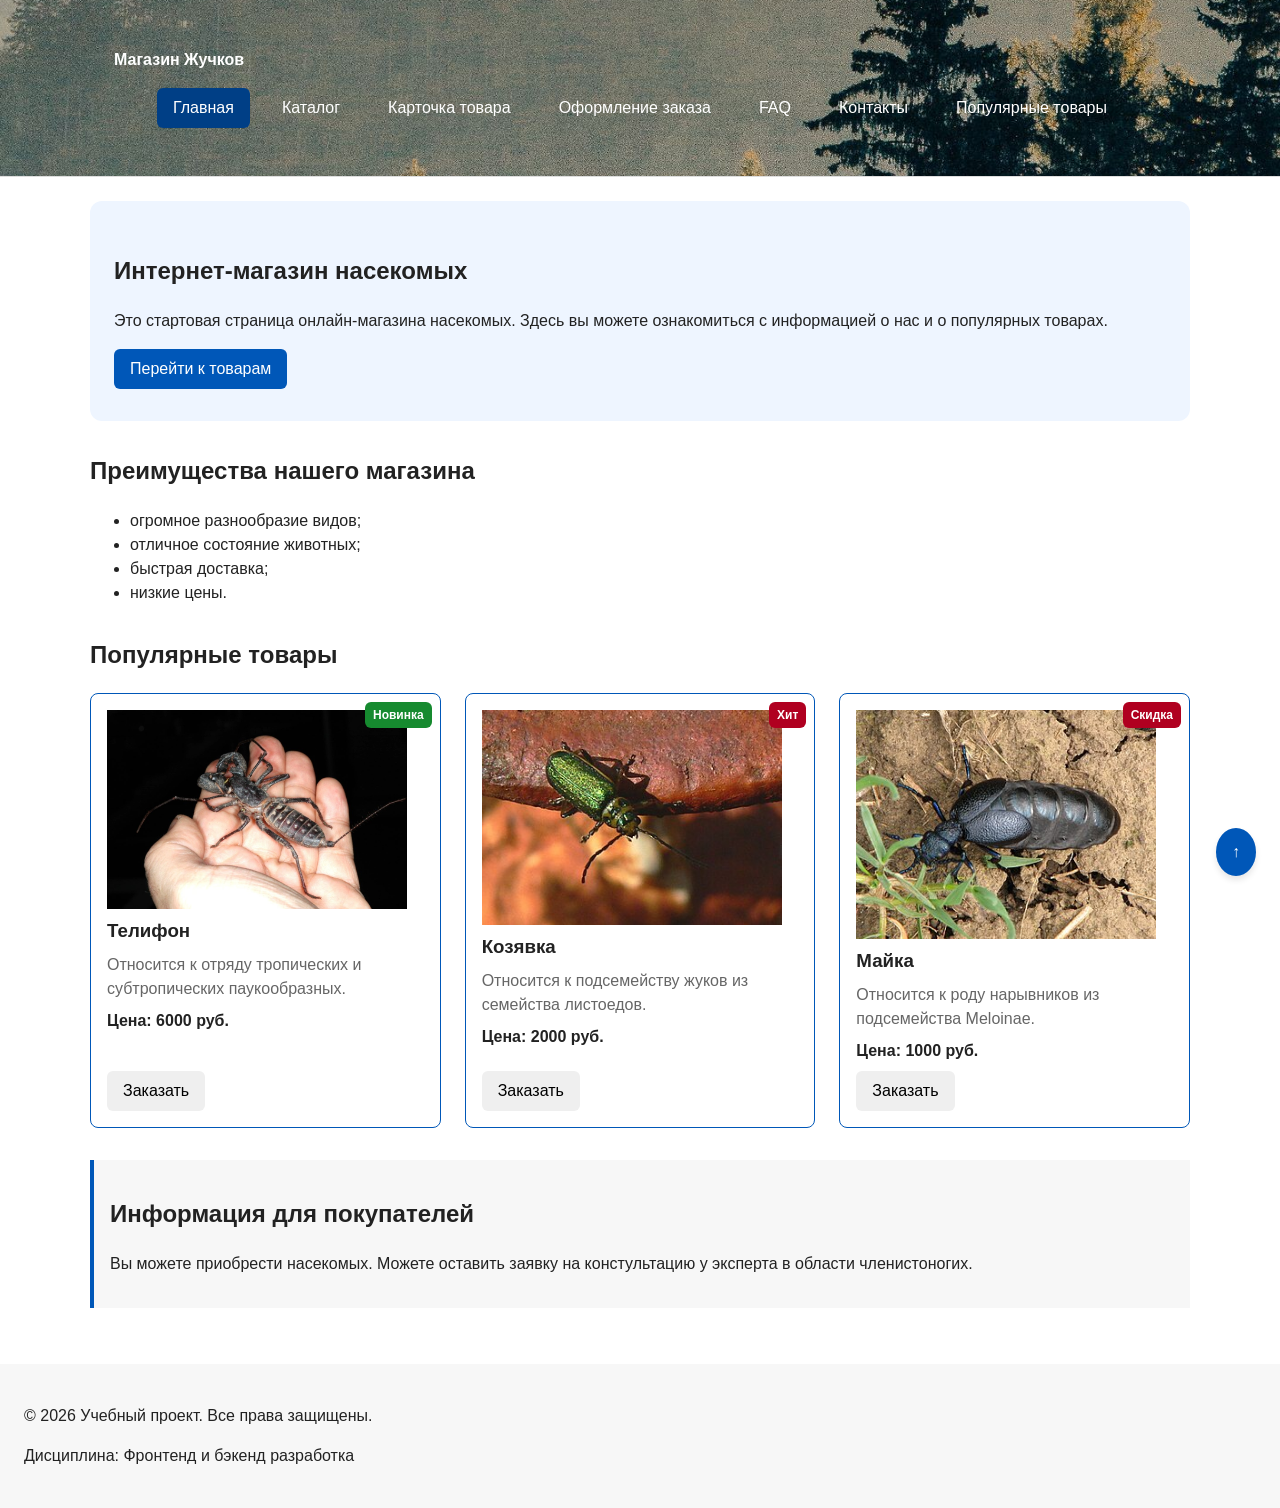
==== commit 1174ec06: "fix: text edits" ====
--- a/index.html
+++ b/index.html
@@ -3,8 +3,8 @@
 <head>
   <meta charset="UTF-8">
   <meta name="viewport" content="width=device-width, initial-scale=1.0">
-  <meta name="description" content="Учебный интернет-магазин: главная страница с преимуществами и популярными товарами.">
-  <title>Учебный интернет-магазин</title>
+  <meta name="description" content="Интернет-магазин насекомых: главная страница с преимуществами и популярными товарами.">
+  <title>Интернет-магазин насекомых</title>
   <link rel="stylesheet" href="css/style.css">
   <script src="js/main.js" defer></script>
 </head>
@@ -42,22 +42,22 @@
 
 <main>
   <section class="hero">
-    <h1>Учебный интернет-магазин</h1>
+    <h1>Интернет-магазин насекомых</h1>
     <p>
-      Это стартовая страница учебного frontend-проекта.
-      В дальнейшем на её основе будет разработан многостраничный сайт
-      интернет-магазина или каталога услуг.
+      Это стартовая страница онлайн-магазина насекомых.
+      Здесь вы можете ознакомиться с информацией о нас
+      и о популярных товарах.
     </p>
     <a class="button button--primary" href="#popular">Перейти к товарам</a>
   </section>
 
   <section class="section" id="advantages">
-    <h2>Преимущества проекта</h2>
+    <h2>Преимущества нашего магазина</h2>
     <ul class="advantages-list">
-      <li>понятная HTML-структура;</li>
-      <li>семантические блоки страницы;</li>
-      <li>подключение внешнего CSS-файла;</li>
-      <li>подготовка к разработке многостраничного сайта.</li>
+      <li>огромное разнообразие видов;</li>
+      <li>отличное состояние животных;</li>
+      <li>быстрая доставка;</li>
+      <li>низкие цены.</li>
     </ul>
   </section>
 
